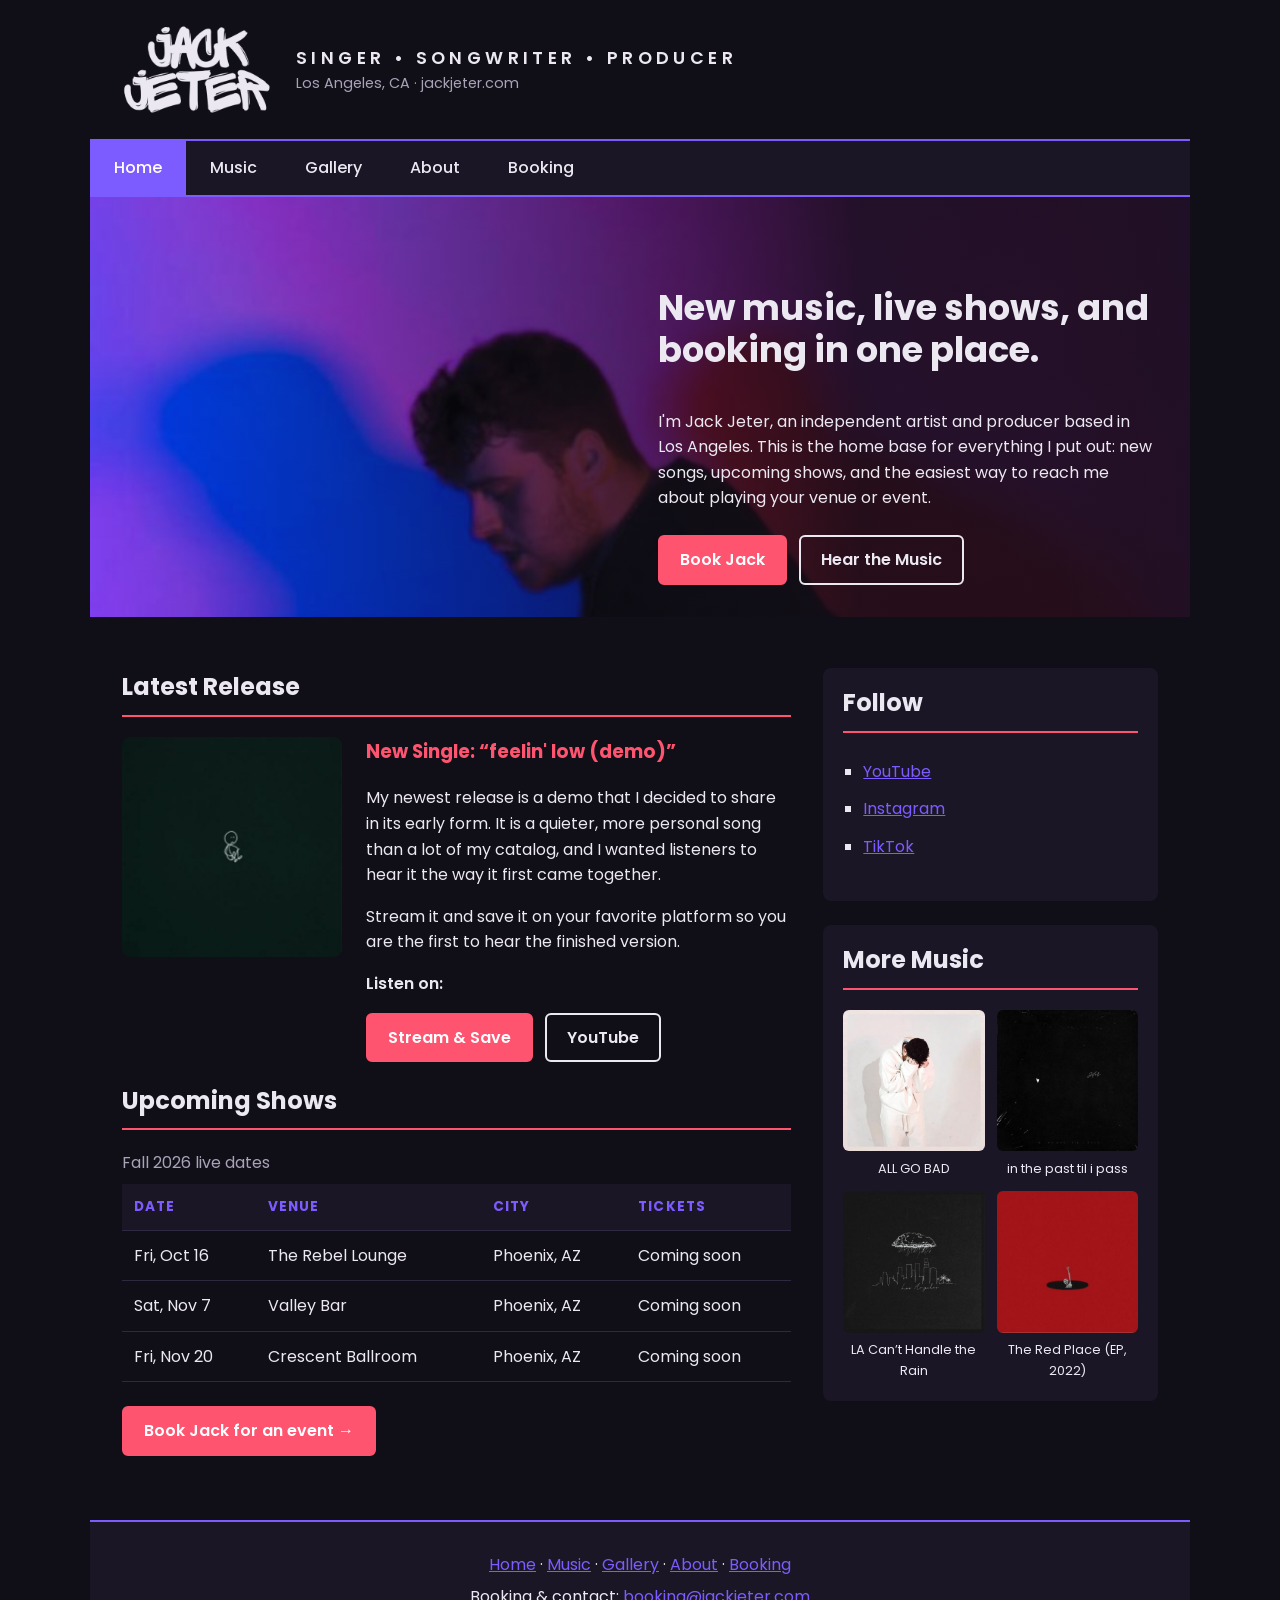
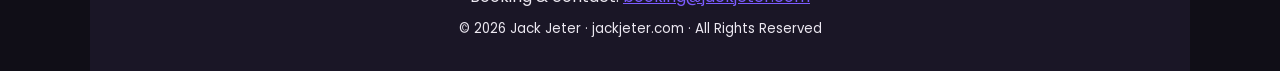
==== jackjeter-website/index.html @ 19af9e78 "1.0" ====
<!DOCTYPE html>
<html lang="en">
<head>
  <meta charset="utf-8">
  <meta name="viewport" content="width=device-width, initial-scale=1.0">
  <meta name="description" content="Official website of Jack Jeter, a Los Angeles singer, songwriter, and producer. Stream new releases, see upcoming shows, and book Jack for your event.">
  <meta name="keywords" content="Jack Jeter, music, singer, songwriter, producer, Los Angeles, live shows, booking">
  <meta name="author" content="Jack Jeter">
  <title>Jack Jeter | Singer, Songwriter &amp; Producer</title>
  <link rel="preconnect" href="https://fonts.googleapis.com">
  <link rel="preconnect" href="https://fonts.gstatic.com" crossorigin>
  <link href="https://fonts.googleapis.com/css2?family=Poppins:wght@400;500;600;700&amp;display=swap" rel="stylesheet">
  <link rel="stylesheet" href="styles.css">
</head>
<body>
  <div id="wrapper">

    <header>
      <a href="index.html" class="logo-link">
        <h1><img src="images/jack-jeter-logo.png" alt="Jack Jeter" width="198" height="120"></h1>
      </a>
      <div class="tagline">
        <p class="role">Singer &bull; Songwriter &bull; Producer</p>
        <p class="location">Los Angeles, CA &middot; jackjeter.com</p>
      </div>
    </header>

    <nav>
      <ul>
        <li><a href="index.html" class="current">Home</a></li>
        <li><a href="music.html">Music</a></li>
        <li><a href="gallery.html">Gallery</a></li>
        <li><a href="about.html">About</a></li>
        <li><a href="booking.html">Booking</a></li>
      </ul>
    </nav>

    <main>
      <section class="hero">
        <div class="hero-text">
          <h2>New music, live shows, and booking in one place.</h2>
          <p>I'm Jack Jeter, an independent artist and producer based in Los Angeles. This is the home base for everything I put out: new songs, upcoming shows, and the easiest way to reach me about playing your venue or event.</p>
          <a href="booking.html" class="button">Book Jack</a>
          <a href="music.html" class="button button-outline">Hear the Music</a>
        </div>
      </section>

      <div class="columns">
        <div class="main-column">

          <section class="latest">
            <h2>Latest Release</h2>
            <div class="release">
              <img src="images/feelin-low.jpg" alt="Cover art for feelin' low (demo): a small hand-drawn figure sitting alone on a dark green background" width="220" height="220">
              <div>
                <h3>New Single: &ldquo;feelin' low (demo)&rdquo;</h3>
                <p>My newest release is a demo that I decided to share in its early form. It is a quieter, more personal song than a lot of my catalog, and I wanted listeners to hear it the way it first came together.</p>
                <p>Stream it and save it on your favorite platform so you are the first to hear the finished version.</p>
                <p class="listen">Listen on:</p>
                <a href="https://distrokid.com/hyperfollow/jackjeter/feelin-low-demo" class="button">Stream &amp; Save</a>
                <a href="https://www.youtube.com/@jackjetermusic" class="button button-outline">YouTube</a>
              </div>
            </div>
          </section>

          <section class="shows">
            <h2>Upcoming Shows</h2>
            <table>
              <caption>Fall 2026 live dates</caption>
              <thead>
                <tr>
                  <th scope="col">Date</th>
                  <th scope="col">Venue</th>
                  <th scope="col">City</th>
                  <th scope="col">Tickets</th>
                </tr>
              </thead>
              <tbody>
                <tr>
                  <td>Fri, Oct 16</td>
                  <td>The Rebel Lounge</td>
                  <td>Phoenix, AZ</td>
                  <td>Coming soon</td>
                </tr>
                <tr>
                  <td>Sat, Nov 7</td>
                  <td>Valley Bar</td>
                  <td>Phoenix, AZ</td>
                  <td>Coming soon</td>
                </tr>
                <tr>
                  <td>Fri, Nov 20</td>
                  <td>Crescent Ballroom</td>
                  <td>Phoenix, AZ</td>
                  <td>Coming soon</td>
                </tr>
              </tbody>
            </table>
            <a href="booking.html" class="button">Book Jack for an event &rarr;</a>
          </section>

        </div>

        <aside>
          <section class="follow">
            <h2>Follow</h2>
            <ul>
              <li><a href="https://www.youtube.com/@jackjetermusic">YouTube</a></li>
              <li><a href="https://www.instagram.com/jackjetermusic/">Instagram</a></li>
              <li><a href="https://tiktok.com/@jackjetermusic">TikTok</a></li>
            </ul>
          </section>

          <section class="more-music">
            <h2>More Music</h2>
            <div class="thumbs">
              <figure>
                <a href="https://distrokid.com/hyperfollow/jackjeter/all-go-bad"><img src="images/all-go-bad.jpg" alt="Cover art for ALL GO BAD" width="150" height="150"></a>
                <figcaption>ALL GO BAD</figcaption>
              </figure>
              <figure>
                <a href="https://distrokid.com/hyperfollow/jackjeter/in-the-past-til-i-pass"><img src="images/in-the-past.jpg" alt="Cover art for in the past til i pass" width="150" height="150"></a>
                <figcaption>in the past til i pass</figcaption>
              </figure>
              <figure>
                <a href="https://distrokid.com/hyperfollow/jackjeter/la-cant-handle-the-rain/"><img src="images/la-rain.jpg" alt="Cover art for LA Can't Handle the Rain: a line drawing of a storm cloud over the Los Angeles skyline" width="150" height="150"></a>
                <figcaption>LA Can&rsquo;t Handle the Rain</figcaption>
              </figure>
              <figure>
                <a href="https://album.link/i/1635419863"><img src="images/the-red-place.jpg" alt="Cover art for The Red Place EP" width="150" height="150"></a>
                <figcaption>The Red Place (EP, 2022)</figcaption>
              </figure>
            </div>
          </section>
        </aside>
      </div>
    </main>

    <footer>
      <p class="footer-nav">
        <a href="index.html">Home</a> &middot;
        <a href="music.html">Music</a> &middot;
        <a href="gallery.html">Gallery</a> &middot;
        <a href="about.html">About</a> &middot;
        <a href="booking.html">Booking</a>
      </p>
      <p>Booking &amp; contact: <a href="mailto:booking@jackjeter.com">booking@jackjeter.com</a></p>
      <p><small>&copy; 2026 Jack Jeter &middot; jackjeter.com &middot; All Rights Reserved</small></p>
    </footer>

  </div>
</body>
</html>
---- jackjeter-website/styles.css ----
/* Jack Jeter Music - main stylesheet
   Colors from my Planning & Analysis Sheet
   (realtimecolors.com) */

:root {
  --text: #ece8f1;
  --background: #100e17;
  --primary: #7c5cff;
  --secondary: #1a1626;
  --accent: #ff5470;
}

* {
  box-sizing: border-box;
}

body {
  margin: 0;
  background-color: var(--background);
  color: var(--text);
  font-family: "Poppins", Arial, sans-serif;
  line-height: 1.6;
}

#wrapper {
  max-width: 1100px;
  margin: 0 auto;
}

/* ---------- Header ---------- */
header {
  display: flex;
  align-items: center;
  gap: 24px;
  padding: 24px 32px;
}

h1 {
  margin: 0;
  line-height: 0;
}

header img {
  width: 150px;
  height: auto;
}

.role {
  margin: 0;
  font-size: 1.1rem;
  font-weight: 600;
  letter-spacing: 0.25em;
  text-transform: uppercase;
}

.location {
  margin: 0;
  color: #a9a3b8;
  font-size: 0.9rem;
}

/* ---------- Navigation ---------- */
nav {
  background-color: var(--secondary);
  border-top: 2px solid var(--primary);
  border-bottom: 2px solid var(--primary);
}

nav ul {
  display: flex;
  margin: 0;
  padding: 0;
  list-style-type: none;
}

nav a {
  display: block;
  padding: 14px 24px;
  color: var(--text);
  font-weight: 500;
  text-decoration: none;
}

nav a:hover,
nav a.current {
  background-color: var(--primary);
  color: #ffffff;
}

/* ---------- Hero ---------- */
.hero {
  display: flex;
  align-items: flex-end;
  justify-content: flex-end;
  min-height: 420px;
  padding: 32px;
  background-image:
    linear-gradient(to left, rgba(16, 14, 23, 0.9) 30%,
      rgba(16, 14, 23, 0)),
    url("images/hero.jpg");
  background-size: cover;
  background-position: center top;
}

.hero-text {
  max-width: 500px;
}

.hero h2 {
  margin-top: 0;
  font-size: 2.2rem;
  line-height: 1.2;
}

/* ---------- Main content ---------- */
main {
  padding-bottom: 32px;
}

.columns {
  display: grid;
  grid-template-columns: 2fr 1fr;
  gap: 32px;
  padding: 32px;
}

h2 {
  color: var(--text);
  font-size: 1.5rem;
}

section h2 {
  padding-bottom: 8px;
  border-bottom: 2px solid var(--accent);
}

.hero h2 {
  border-bottom: none;
}

h3 {
  margin-top: 0;
  color: var(--accent);
}

.release {
  display: flex;
  gap: 24px;
}

.release img {
  width: 220px;
  height: 220px;
  border-radius: 8px;
}

.listen {
  margin-bottom: 8px;
  font-weight: 600;
}

/* ---------- Buttons and links ---------- */
a {
  color: var(--primary);
}

.button {
  display: inline-block;
  margin: 8px 8px 0 0;
  padding: 10px 20px;
  background-color: var(--accent);
  color: #ffffff;
  border: 2px solid var(--accent);
  border-radius: 6px;
  font-weight: 600;
  text-decoration: none;
}

.button:hover {
  background-color: #e0405c;
  border-color: #e0405c;
}

.button-outline {
  background-color: transparent;
  color: var(--text);
  border-color: var(--text);
}

.button-outline:hover {
  background-color: var(--text);
  border-color: var(--text);
  color: var(--background);
}

/* ---------- Upcoming shows table ---------- */
table {
  width: 100%;
  margin-bottom: 16px;
  border-collapse: collapse;
}

caption {
  margin-bottom: 8px;
  color: #a9a3b8;
  text-align: left;
}

th,
td {
  padding: 12px;
  border-bottom: 1px solid #2e2840;
  text-align: left;
}

th {
  background-color: var(--secondary);
  color: var(--primary);
  text-transform: uppercase;
  font-size: 0.85rem;
  letter-spacing: 0.08em;
}

tbody tr:hover {
  background-color: var(--secondary);
}

/* ---------- Sidebar ---------- */
aside section {
  margin-bottom: 24px;
  padding: 0 20px 20px;
  background-color: var(--secondary);
  border-radius: 8px;
}

aside h2 {
  padding-top: 16px;
}

aside ul {
  padding-left: 20px;
  list-style-type: square;
}

aside li {
  padding: 6px 0;
}

.thumbs {
  display: grid;
  grid-template-columns: 1fr 1fr;
  gap: 12px;
}

figure {
  margin: 0;
}

.thumbs img {
  width: 100%;
  height: auto;
  border-radius: 6px;
}

figcaption {
  font-size: 0.8rem;
  text-align: center;
}

/* ---------- Footer ---------- */
footer {
  padding: 24px 32px;
  background-color: var(--secondary);
  border-top: 2px solid var(--primary);
  text-align: center;
}

footer p {
  margin: 6px 0;
}

/* ---------- Small screens ---------- */
@media (max-width: 768px) {
  header {
    flex-direction: column;
    text-align: center;
  }

  nav ul {
    flex-wrap: wrap;
    justify-content: center;
  }

  .columns {
    grid-template-columns: 1fr;
  }

  .release {
    flex-direction: column;
  }

  .hero h2 {
    font-size: 1.7rem;
  }
}
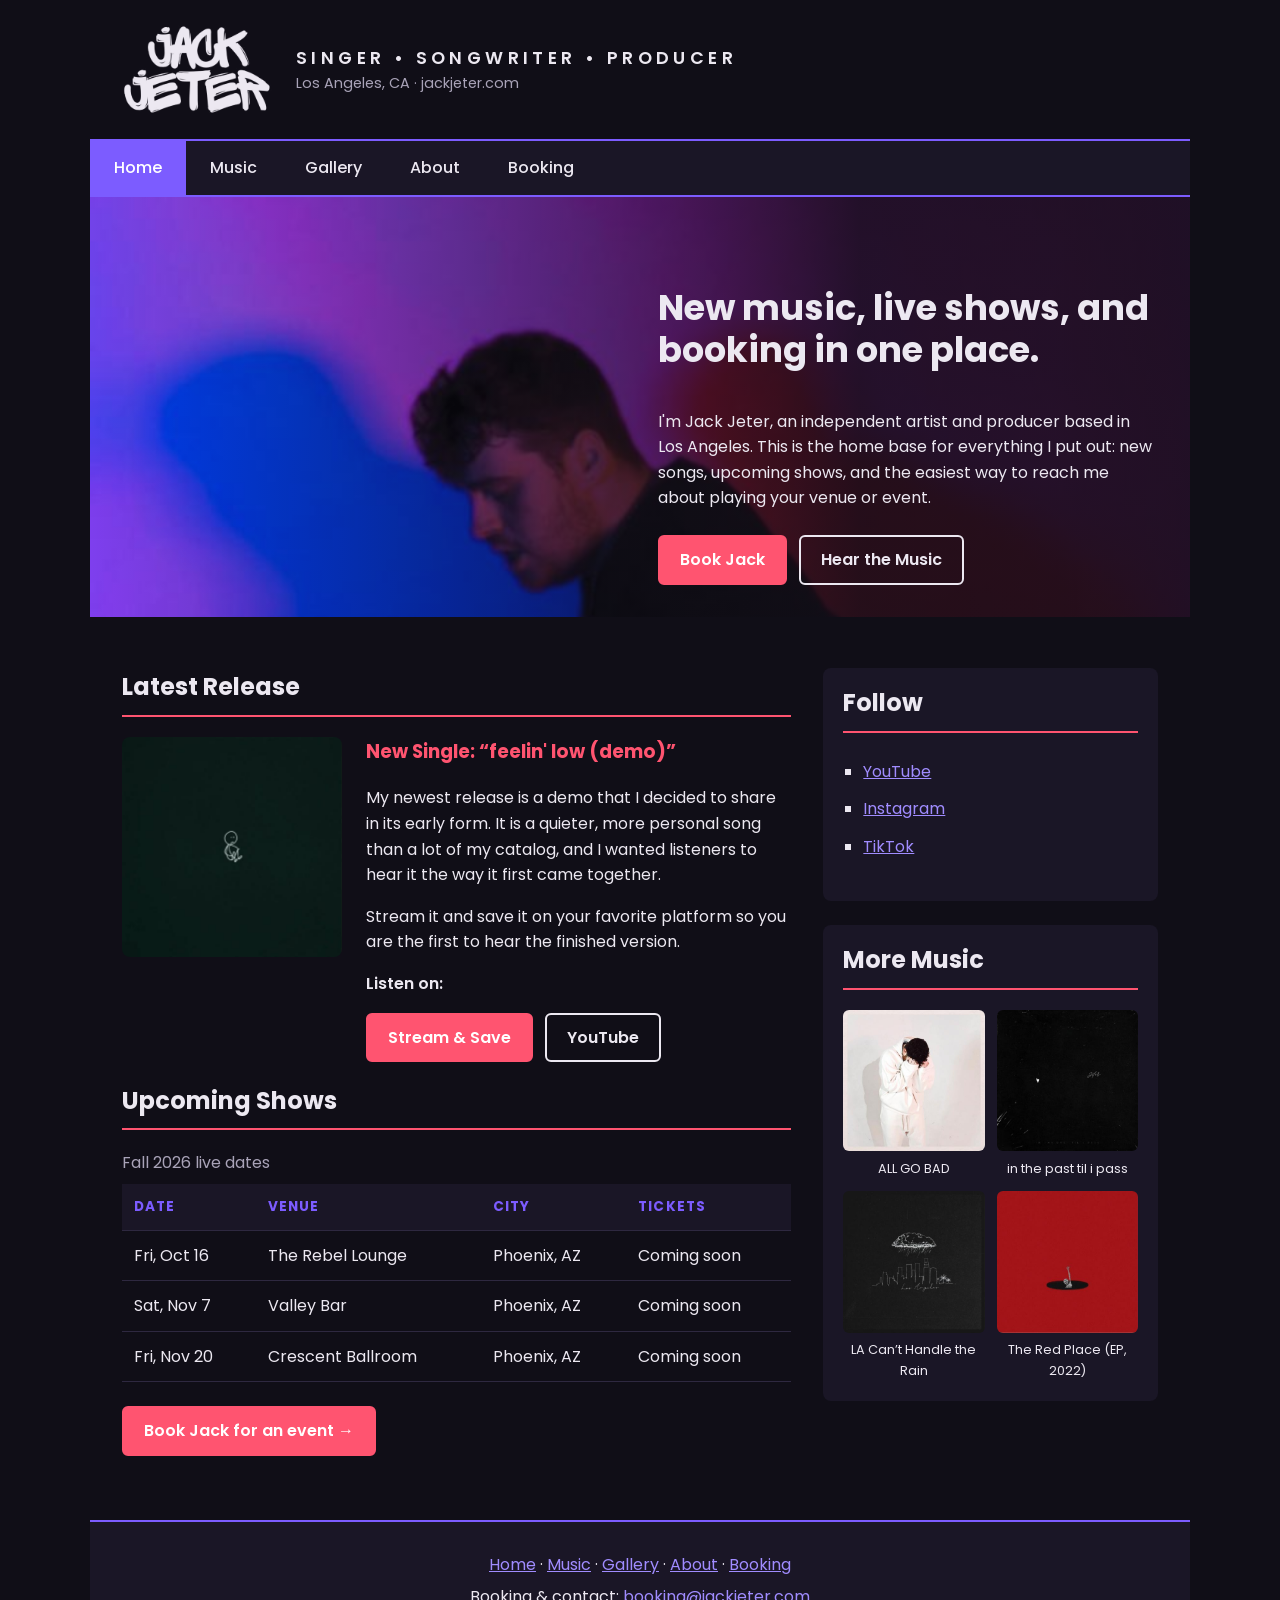
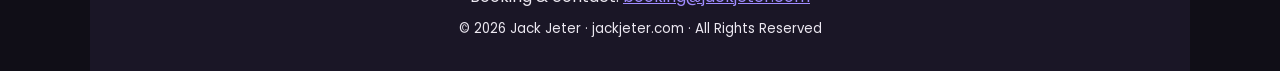
==== commit 366278a7: "Add files via upload" ====
--- a/jackjeter-website/index.html
+++ b/jackjeter-website/index.html
@@ -10,7 +10,9 @@
   <link rel="preconnect" href="https://fonts.googleapis.com">
   <link rel="preconnect" href="https://fonts.gstatic.com" crossorigin>
   <link href="https://fonts.googleapis.com/css2?family=Poppins:wght@400;500;600;700&amp;display=swap" rel="stylesheet">
+  <link rel="icon" type="image/png" href="images/favicon.png">
   <link rel="stylesheet" href="styles.css">
+  <script src="analytics.js"></script>
 </head>
 <body>
   <div id="wrapper">
--- a/jackjeter-website/styles.css
+++ b/jackjeter-website/styles.css
@@ -161,7 +161,7 @@
 
 /* ---------- Buttons and links ---------- */
 a {
-  color: var(--primary);
+  color: #a08cff;
 }
 
 .button {
@@ -267,6 +267,154 @@
   text-align: center;
 }
 
+/* ---------- Inner pages ---------- */
+.page-intro {
+  padding: 32px 32px 0;
+}
+
+.page-intro h2 {
+  margin-top: 0;
+  font-size: 2rem;
+}
+
+.page-intro p {
+  max-width: 720px;
+}
+
+.content-section {
+  padding: 0 32px 16px;
+}
+
+.columns .content-section {
+  padding: 0;
+}
+
+.note {
+  color: #a9a3b8;
+  font-size: 0.9rem;
+}
+
+/* Video */
+.video-wrap video {
+  display: block;
+  width: 100%;
+  height: auto;
+  border-radius: 8px;
+  background-color: #000000;
+}
+
+/* Release cards on the Music page */
+.release-grid {
+  display: grid;
+  grid-template-columns: repeat(3, 1fr);
+  gap: 24px;
+}
+
+.release-card {
+  padding: 16px;
+  background-color: var(--secondary);
+  border-radius: 8px;
+}
+
+.release-card img,
+.art-grid img,
+.photo-grid img,
+.bio-photo {
+  display: block;
+  width: 100%;
+  height: auto;
+  border-radius: 6px;
+}
+
+.release-card h3 {
+  margin: 12px 0 4px;
+}
+
+/* Gallery */
+.photo-grid {
+  display: grid;
+  grid-template-columns: 2fr 1fr;
+  gap: 16px;
+  align-items: start;
+}
+
+.art-grid {
+  display: grid;
+  grid-template-columns: repeat(4, 1fr);
+  gap: 16px;
+}
+
+.photo-grid figcaption,
+.art-grid figcaption {
+  margin-top: 6px;
+  color: #a9a3b8;
+}
+
+.art-grid img:hover {
+  outline: 3px solid var(--accent);
+}
+
+/* About */
+.press-bio {
+  margin: 0;
+  padding: 4px 20px;
+  border-left: 4px solid var(--primary);
+  background-color: var(--secondary);
+  font-style: italic;
+}
+
+.facts dt {
+  margin-top: 10px;
+  color: var(--accent);
+  font-weight: 600;
+}
+
+.facts dd {
+  margin: 0;
+}
+
+/* Booking form */
+.booking-form label {
+  display: block;
+  margin: 14px 0 6px;
+  font-weight: 600;
+}
+
+.form-row {
+  display: grid;
+  grid-template-columns: 1fr 1fr;
+  gap: 16px;
+}
+
+.booking-form input,
+.booking-form select,
+.booking-form textarea {
+  width: 100%;
+  padding: 10px 12px;
+  background-color: var(--secondary);
+  color: var(--text);
+  border: 2px solid #3a3350;
+  border-radius: 6px;
+  font-family: inherit;
+  font-size: 1rem;
+}
+
+.booking-form input:focus,
+.booking-form select:focus,
+.booking-form textarea:focus {
+  border-color: var(--primary);
+  outline: none;
+}
+
+.booking-form input[type="submit"] {
+  width: auto;
+  margin-top: 20px;
+  border: 2px solid var(--accent);
+  background-color: var(--accent);
+  color: #ffffff;
+  cursor: pointer;
+}
+
 /* ---------- Footer ---------- */
 footer {
   padding: 24px 32px;
@@ -302,4 +450,35 @@
   .hero h2 {
     font-size: 1.7rem;
   }
-}
+
+  .release-grid,
+  .photo-grid,
+  .form-row {
+    grid-template-columns: 1fr;
+  }
+
+  .art-grid {
+    grid-template-columns: 1fr 1fr;
+  }
+}
+
+/* ---------- Phones ---------- */
+@media (max-width: 480px) {
+  .hero,
+  .columns,
+  .page-intro,
+  .content-section {
+    padding-left: 16px;
+    padding-right: 16px;
+  }
+
+  th,
+  td {
+    padding: 8px 6px;
+    font-size: 0.85rem;
+  }
+
+  nav a {
+    padding: 12px 14px;
+  }
+}
